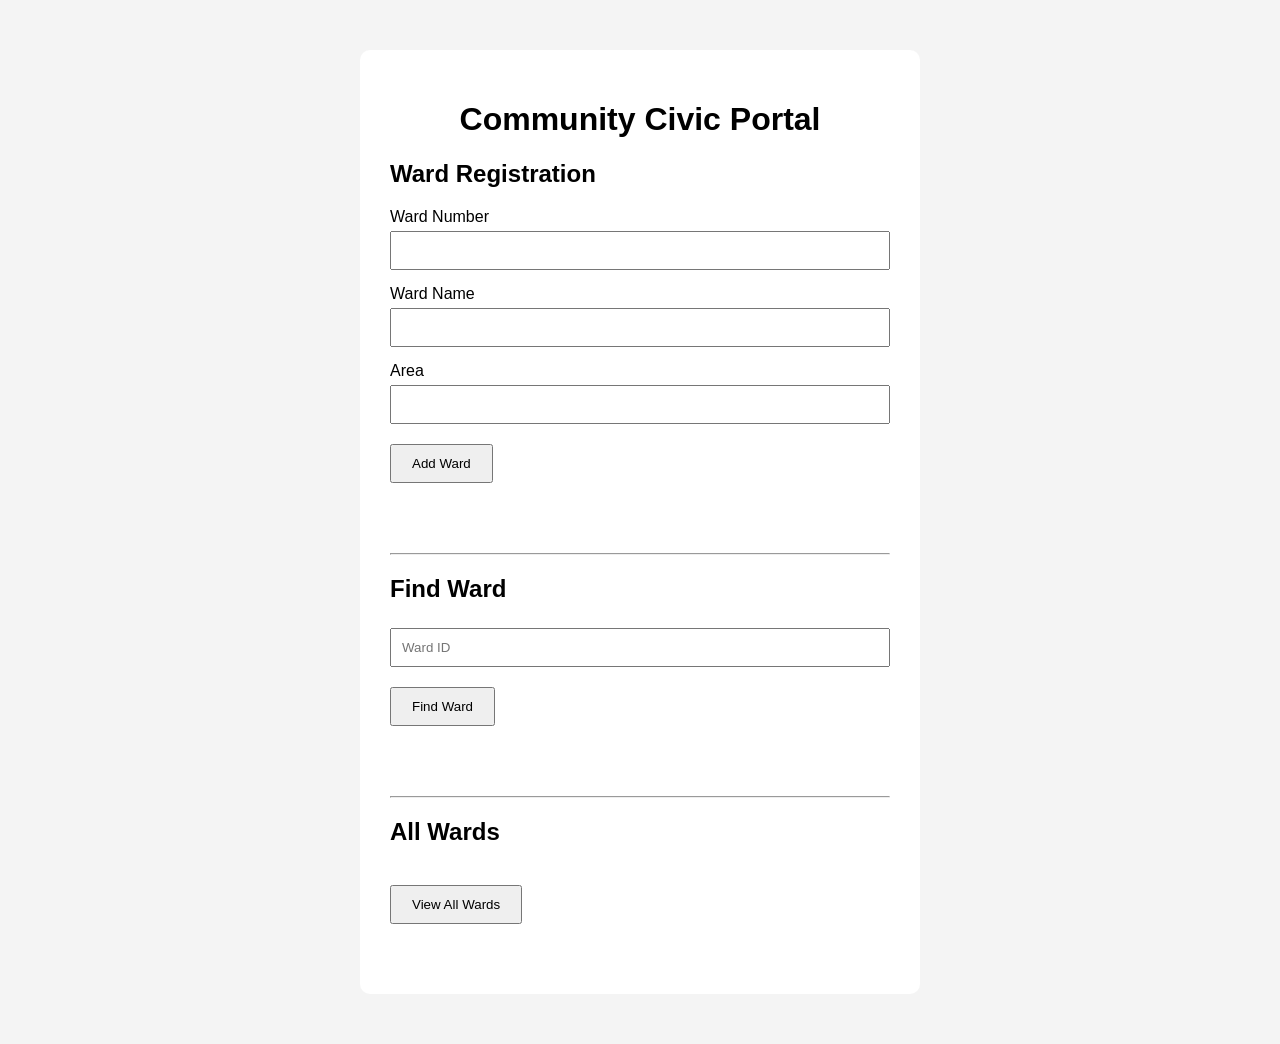
==== ward-service/frontend/index.html @ 566c329e "Add complaint ward services and API gateway" ====
<!DOCTYPE html>
<html>
<head>
    <title>Ward Service</title>
    <link rel="stylesheet" href="style.css">
</head>

<body>
    <div class="container">

        <h1>Community Civic Portal</h1>

        <h2>Ward Registration</h2>

        <form id="wardForm">

            <label>Ward Number</label>
            <input type="text" id="wardNumber" required>

            <label>Ward Name</label>
            <input type="text" id="wardName" required>

            <label>Area</label>
            <input type="text" id="area" required>

            <button type="submit">Add Ward</button>

        </form>

        <div id="result"></div>

        <hr>

        <h2>Find Ward</h2>

        <input
            type="number"
            id="searchWardId"
            placeholder="Ward ID"
        >

        <button onclick="findWard()">Find Ward</button>

        <div id="wardDetails"></div>

        <hr>

        <h2>All Wards</h2>

        <button onclick="getAllWards()">View All Wards</button>

        <div id="allWards"></div>

    </div>

    <script src="script.js"></script>
</body>
</html>
---- ward-service/frontend/style.css ----
body {
    font-family: Arial, sans-serif;
    background: #f4f4f4;
}

.container {
    width: 500px;
    margin: 50px auto;
    background: white;
    padding: 30px;
    border-radius: 10px;
}

h1 {
    text-align: center;
}

label {
    display: block;
    margin-top: 15px;
}

input {
    width: 100%;
    padding: 10px;
    margin-top: 5px;
    box-sizing: border-box;
}

button {
    margin-top: 20px;
    padding: 10px 20px;
}

#result,
#wardDetails,
#allWards {
    margin-top: 20px;
    padding: 10px;
}

hr {
    margin-top: 30px;
}
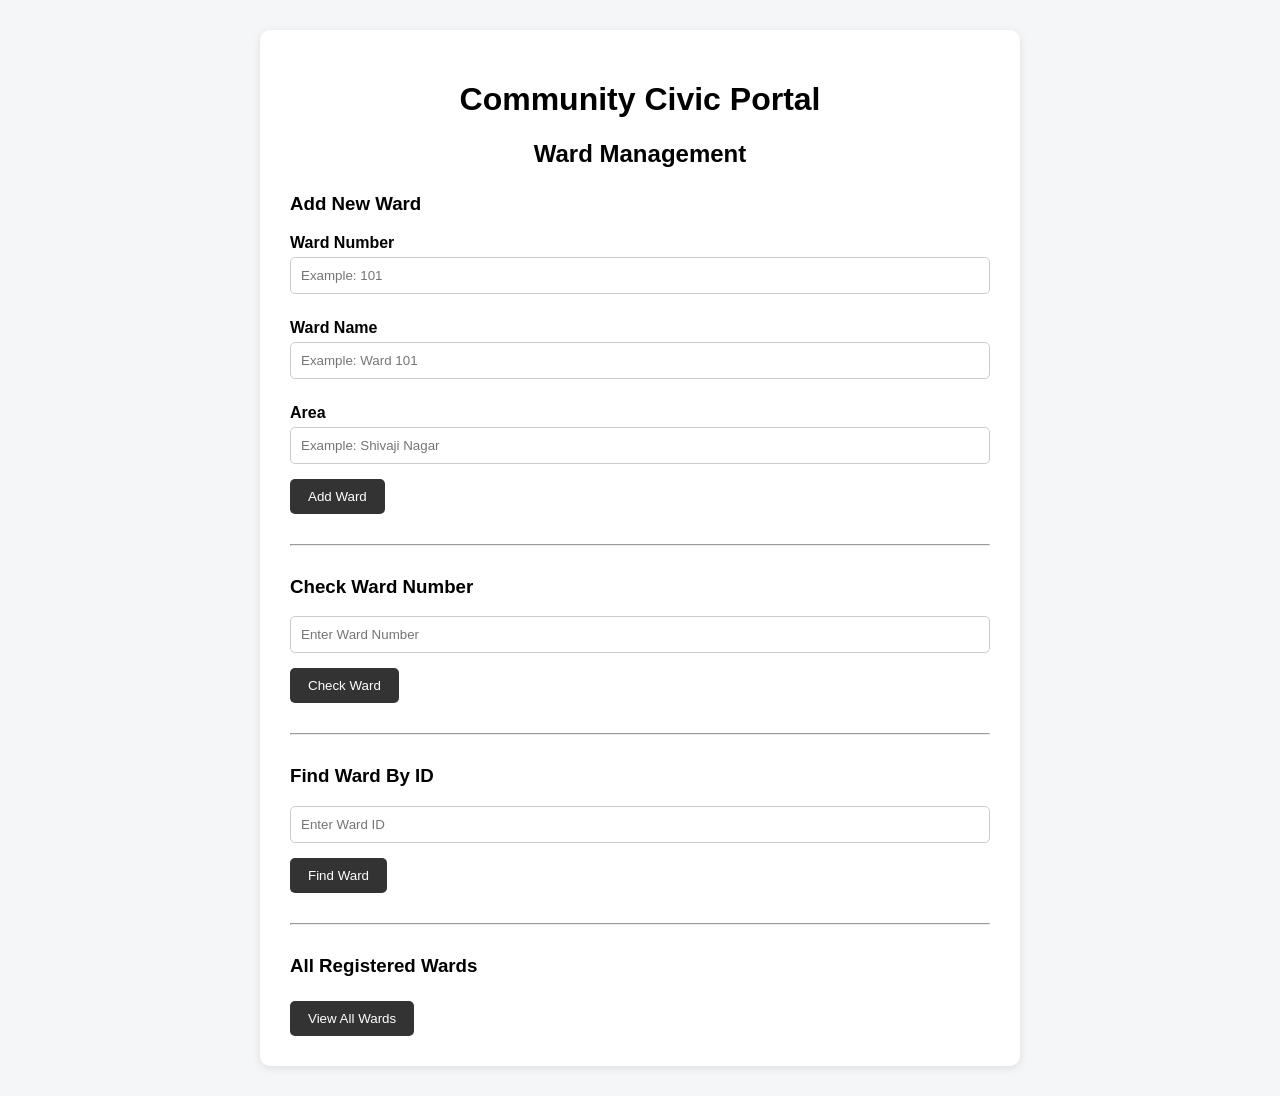
==== commit ec3f5fb0: "Connect citizen service with ward validation" ====
--- a/ward-service/frontend/index.html
+++ b/ward-service/frontend/index.html
@@ -6,53 +6,73 @@
 </head>
 
 <body>
-    <div class="container">
 
-        <h1>Community Civic Portal</h1>
+<div class="container">
 
-        <h2>Ward Registration</h2>
+    <h1>Community Civic Portal</h1>
+    <h2>Ward Management</h2>
 
-        <form id="wardForm">
+    <h3>Add New Ward</h3>
 
-            <label>Ward Number</label>
-            <input type="text" id="wardNumber" required>
+    <form id="wardForm">
 
-            <label>Ward Name</label>
-            <input type="text" id="wardName" required>
+        <label>Ward Number</label>
+        <input type="text" id="wardNumber" placeholder="Example: 101" required>
 
-            <label>Area</label>
-            <input type="text" id="area" required>
+        <label>Ward Name</label>
+        <input type="text" id="wardName" placeholder="Example: Ward 101" required>
 
-            <button type="submit">Add Ward</button>
+        <label>Area</label>
+        <input type="text" id="area" placeholder="Example: Shivaji Nagar" required>
 
-        </form>
+        <button type="submit">Add Ward</button>
 
-        <div id="result"></div>
+    </form>
 
-        <hr>
+    <div id="result"></div>
 
-        <h2>Find Ward</h2>
+    <hr>
 
-        <input
-            type="number"
-            id="searchWardId"
-            placeholder="Ward ID"
-        >
+    <h3>Check Ward Number</h3>
 
-        <button onclick="findWard()">Find Ward</button>
+    <input type="text" id="searchWardNumber"
+           placeholder="Enter Ward Number">
 
-        <div id="wardDetails"></div>
+    <button onclick="findWardByNumber()">
+        Check Ward
+    </button>
 
-        <hr>
+    <div id="wardDetails"></div>
 
-        <h2>All Wards</h2>
+    <hr>
 
-        <button onclick="getAllWards()">View All Wards</button>
+    <h3>Find Ward By ID</h3>
 
-        <div id="allWards"></div>
+    <input type="number" id="searchWardId"
+           placeholder="Enter Ward ID">
 
-    </div>
+    <button onclick="findWard()">
+        Find Ward
+    </button>
 
-    <script src="script.js"></script>
+    <div id="wardIdDetails"></div>
+
+    <hr>
+
+    <h3>All Registered Wards</h3>
+
+    <button onclick="getAllWards()">
+        View All Wards
+    </button>
+
+    <div id="allWards"></div>
+
+</div>
+
+<script src="script.js"></script>
+
 </body>
-</html>+</html>
+
+
+
--- a/ward-service/frontend/style.css
+++ b/ward-service/frontend/style.css
@@ -1,44 +1,74 @@
 body {
     font-family: Arial, sans-serif;
-    background: #f4f4f4;
+    background: #f4f6f8;
+    margin: 0;
+    padding: 30px;
 }
 
 .container {
-    width: 500px;
-    margin: 50px auto;
+    max-width: 700px;
+    margin: auto;
     background: white;
     padding: 30px;
     border-radius: 10px;
+    box-shadow: 0 2px 10px rgba(0,0,0,0.1);
 }
 
-h1 {
+h1, h2 {
     text-align: center;
+}
+
+h3 {
+    margin-top: 25px;
 }
 
 label {
     display: block;
     margin-top: 15px;
+    margin-bottom: 5px;
+    font-weight: bold;
 }
 
 input {
     width: 100%;
     padding: 10px;
-    margin-top: 5px;
     box-sizing: border-box;
+    margin-bottom: 10px;
+    border: 1px solid #ccc;
+    border-radius: 5px;
 }
 
 button {
-    margin-top: 20px;
-    padding: 10px 20px;
+    padding: 10px 18px;
+    margin-top: 5px;
+    cursor: pointer;
+    border: none;
+    border-radius: 5px;
+    background: #333;
+    color: white;
 }
 
-#result,
-#wardDetails,
-#allWards {
-    margin-top: 20px;
-    padding: 10px;
+.success {
+    margin-top: 15px;
+    padding: 15px;
+    border-radius: 5px;
+    background: #e8f5e9;
+}
+
+.error {
+    margin-top: 15px;
+    padding: 15px;
+    border-radius: 5px;
+    background: #ffebee;
+}
+
+.ward-card {
+    padding: 15px;
+    margin: 10px 0;
+    border-radius: 6px;
+    background: #f1f1f1;
 }
 
 hr {
-    margin-top: 30px;
-}+    margin: 30px 0;
+}
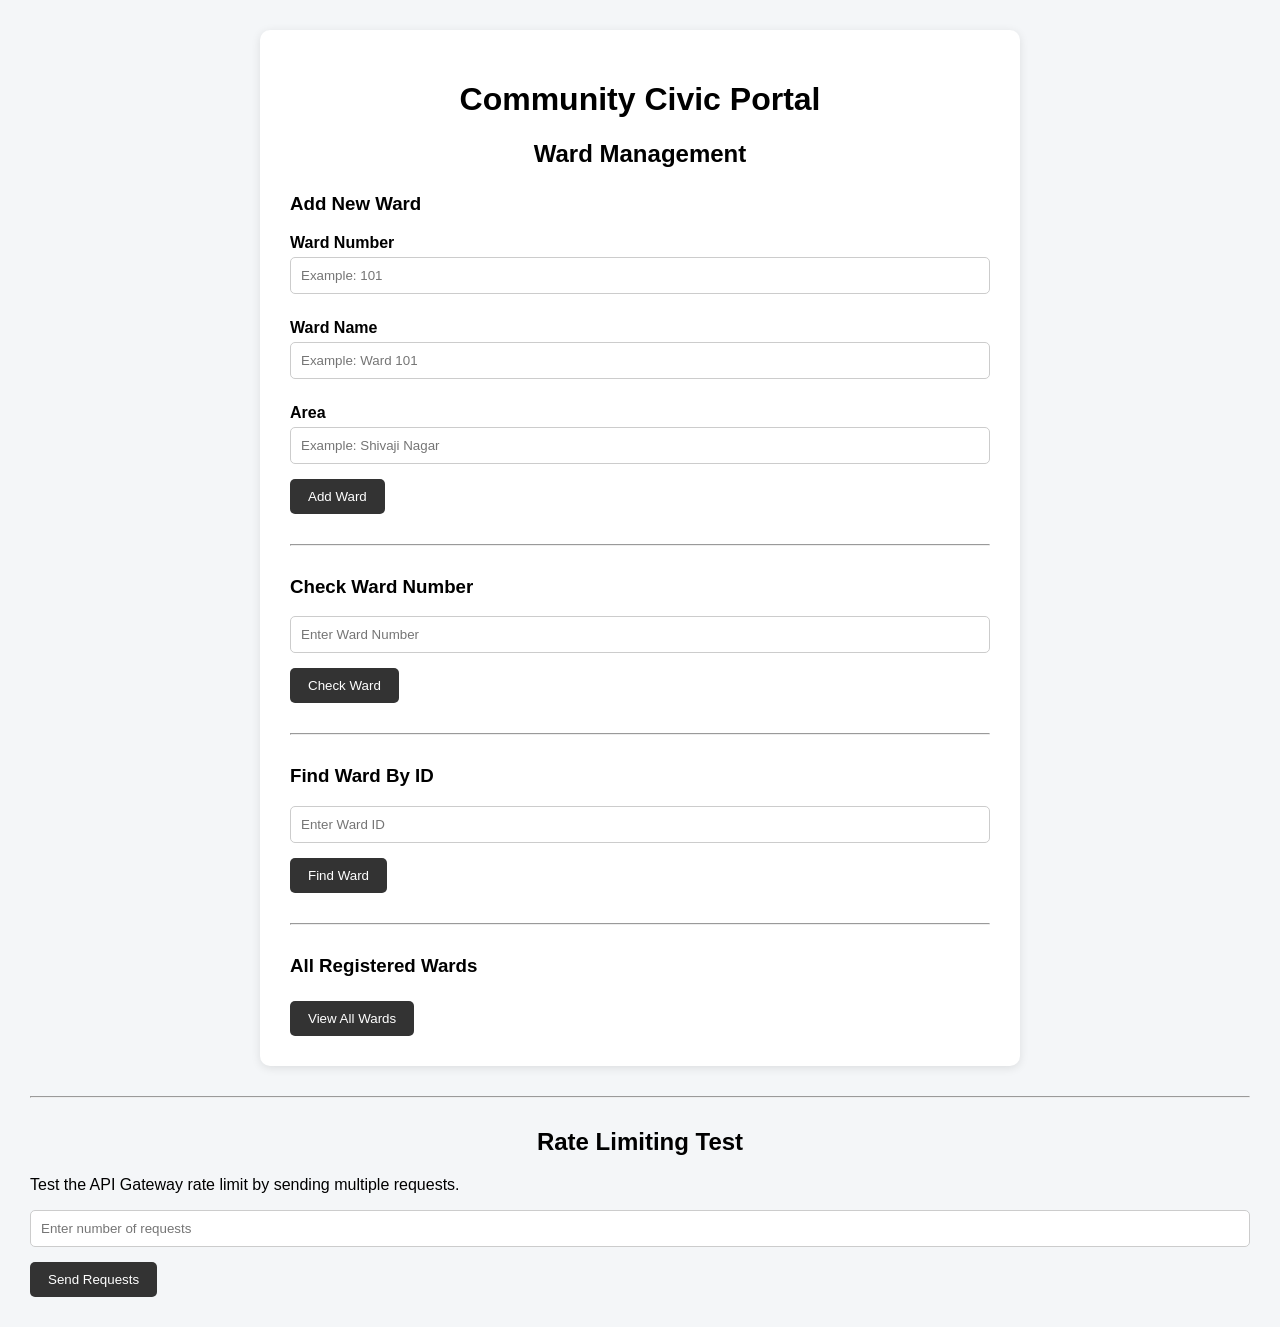
==== commit 8627c124: "Add frontend rate limiting test" ====
--- a/ward-service/frontend/index.html
+++ b/ward-service/frontend/index.html
@@ -69,6 +69,25 @@
 
 </div>
 
+<hr>
+
+<h2>Rate Limiting Test</h2>
+
+<p>
+    Test the API Gateway rate limit by sending multiple requests.
+</p>
+
+<input
+    type="number"
+    id="requestCount"
+    placeholder="Enter number of requests"
+    min="1"
+>
+
+<button onclick="testRateLimit()">Send Requests</button>
+
+<div id="rateLimitResult"></div>
+
 <script src="script.js"></script>
 
 </body>
